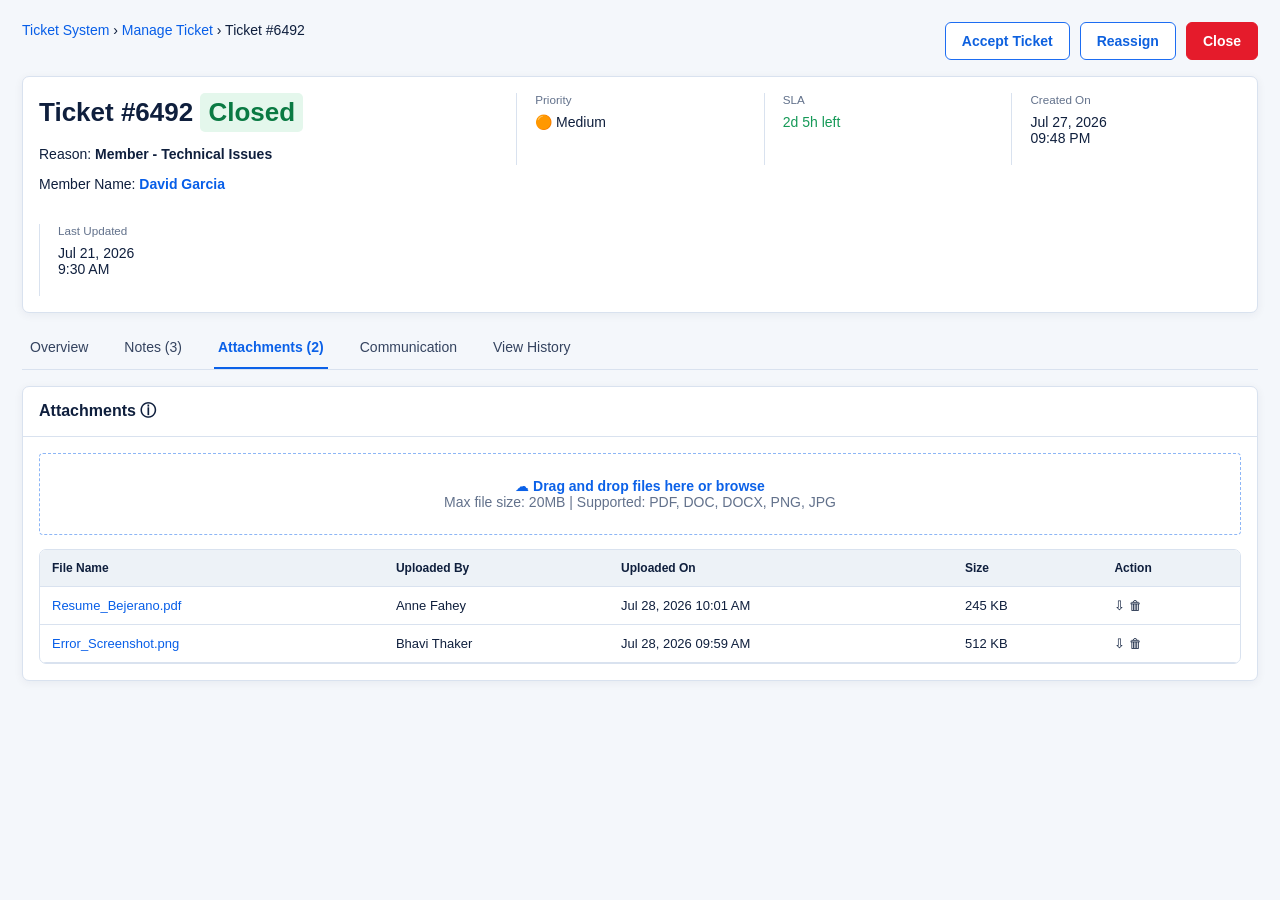
==== attachments.html @ f0337263 "Add files via upload" ====
<!DOCTYPE html>
<html><head><meta charset="utf-8"/><meta content="width=device-width,initial-scale=1" name="viewport"/><title>RangamWorks Wireframe - Attachments</title><link href="styles.css" rel="stylesheet"/></head><body><main class="content" style="max-width:1500px;margin:auto"><div class="topbar"><div><a href="index.html">Ticket System</a> › <a href="manage-request.html">Manage Ticket</a> › Ticket #6492</div><div class="actions"><button class="btn">Accept Ticket</button><button class="btn">Reassign</button><button class="btn danger">Close</button></div></div><section class="card"><div class="card-b ticket-head"><div><h1>Ticket #6492 <span class="badge green">Closed</span></h1><p>Reason: <b>Member - Technical Issues</b></p><p>Member Name: <a href="candidate-details.html"><b>David Garcia</b></a></p></div><div class="metric"><small>Priority</small>🟠 Medium</div><div class="metric"><small>SLA</small><span style="color:var(--green)">2d 5h left</span></div><div class="metric"><small>Created On</small>Jul 27, 2026<br/>09:48 PM</div><div class="metric"><small>Last Updated</small>Jul 21, 2026<br/>9:30 AM</div></div></section><div class="tabs"><a href="manage-request.html">Overview</a><a href="notes.html">Notes (3)</a><a class="active" href="attachments.html">Attachments (2)</a><a href="communication-email.html">Communication</a><a href="view-history.html">View History</a></div>
<section class="card"><div class="card-h">Attachments ⓘ</div><div class="card-b"><div class="dropzone" id="dropzone">☁ <b>Drag and drop files here or browse</b><br/><span class="muted">Max file size: 20MB | Supported: PDF, DOC, DOCX, PNG, JPG</span><input hidden="" id="fileInput" multiple="" type="file"/></div><div class="table-wrap" style="margin-top:14px"><table><thead><tr><th>File Name</th><th>Uploaded By</th><th>Uploaded On</th><th>Size</th><th>Action</th></tr></thead><tbody id="attachBody"><tr><td><a href="#">Resume_Bejerano.pdf</a></td><td>Anne Fahey</td><td>Jul 28, 2026 10:01 AM</td><td>245 KB</td><td>⇩ 🗑</td></tr><tr><td><a href="#">Error_Screenshot.png</a></td><td>Bhavi Thaker</td><td>Jul 28, 2026 09:59 AM</td><td>512 KB</td><td>⇩ 🗑</td></tr></tbody></table></div></div></section></main><script src="app.js"></script></body></html>
---- styles.css ----
:root{--blue:#1167f1;--blue2:#eaf2ff;--text:#0f1f3d;--muted:#62718b;--line:#d9e2ef;--panel:#fff;--bg:#f4f7fb;--green:#159957;--greenbg:#e4f7ec;--orange:#c97700;--orangebg:#fff2d8;--red:#e21b2d;--redbg:#ffe8eb;--shadow:0 2px 10px rgba(15,31,61,.06)}
*{box-sizing:border-box}html,body{margin:0;padding:0;font-family:Inter,Segoe UI,Arial,sans-serif;color:var(--text);background:var(--bg);font-size:14px}body{min-height:100vh}a{color:#075ee8;text-decoration:none}a:hover{text-decoration:underline}.app{display:grid;grid-template-columns:205px minmax(0,1fr);min-height:100vh}.sidebar{background:#fff;border-right:1px solid var(--line);padding:18px 14px;position:sticky;top:0;height:100vh;overflow:auto}.brand{font-size:22px;color:#1368e8;margin-bottom:20px}.brand b{color:#0c9d49}.nav h4{margin:18px 8px 8px;font-size:14px}.nav a{display:block;padding:10px 12px;border-radius:6px;color:#14213d;margin:2px 0}.nav a.active{background:#e7efff;color:#0b61e8;font-weight:700}.content{padding:22px;min-width:0}.topbar{display:flex;justify-content:space-between;align-items:flex-start;gap:16px;margin-bottom:16px}.topbar h1{margin:0 0 6px;font-size:28px}.actions{display:flex;gap:10px;align-items:center;flex-wrap:wrap}.btn{border:1px solid #1d6df2;background:#fff;color:#0e61df;border-radius:6px;padding:10px 16px;min-height:38px;cursor:pointer;font:inherit;font-weight:600;text-decoration:none;display:inline-flex;align-items:center;justify-content:center}.btn:hover{text-decoration:none;background:#f6f9ff}.btn.primary{background:#1167f1;color:#fff}.btn.danger{background:#e51b2b;color:#fff;border-color:#e51b2b}.btn.ghost-danger{color:#e51b2b;border-color:#e51b2b}.card{background:var(--panel);border:1px solid var(--line);border-radius:7px;margin-bottom:14px;box-shadow:var(--shadow);overflow:hidden}.card-h{padding:14px 16px;font-weight:700;border-bottom:1px solid var(--line);font-size:16px}.card-b{padding:16px}.kpis{display:grid;grid-template-columns:repeat(6,minmax(0,1fr));gap:10px;margin-bottom:14px}.kpi{background:#fff;border:1px solid var(--line);border-radius:7px;padding:15px;display:flex;flex-direction:column;min-height:72px}.kpi strong{font-size:20px}.muted{color:var(--muted)}.filters,.fields{display:grid;grid-template-columns:repeat(3,minmax(0,1fr));gap:12px}.filters{grid-template-columns:2fr repeat(8,minmax(0,1fr))}.field{min-width:0}.field.wide{grid-column:span 2}.field label{display:block;font-size:12px;margin-bottom:6px;color:#34435f}.field input,.field select,.field textarea,select,input,textarea{width:100%;border:1px solid #bfcde1;border-radius:5px;padding:9px 10px;background:#fff;color:#12203c;font:inherit;min-height:38px}.field textarea,textarea{min-height:94px;resize:vertical}.filters-actions,.split-actions{display:flex;justify-content:flex-end;gap:10px;margin-top:14px;align-items:center}.table-wrap{background:#fff;border:1px solid var(--line);border-radius:7px;overflow:auto}table{border-collapse:collapse;width:100%;min-width:880px}th,td{padding:11px 12px;border-bottom:1px solid var(--line);text-align:left;vertical-align:top;white-space:nowrap}th{background:#edf2f7;font-size:12px}td{font-size:13px}.footer-row{display:flex;justify-content:space-between;padding:12px 14px;gap:16px}.badge{display:inline-block;padding:4px 8px;border-radius:5px;background:#edf1f6}.badge.blue{background:#dfebff;color:#075bd5}.badge.green{background:var(--greenbg);color:#0a7a43}.badge.orange{background:var(--orangebg);color:#a35d00}.badge.red{background:var(--redbg);color:#c91829}.pill{display:inline-flex;width:28px;height:28px;border-radius:50%;background:#e6ebff;color:#3855c7;align-items:center;justify-content:center;margin-right:4px}.icon-btn,.note-actions button{border:0;background:transparent;cursor:pointer;font-size:16px;color:#075ee8;padding:6px}.danger-text{color:#e21b2d!important}.ticket-head{display:grid;grid-template-columns:2fr repeat(4,1fr);gap:18px;align-items:start}.ticket-head h1{margin:0 0 10px;font-size:26px}.metric{border-left:1px solid var(--line);padding-left:18px;display:flex;flex-direction:column;gap:8px;min-height:72px}.metric small,.summary-item small{color:var(--muted);display:block}.tabs{display:flex;gap:28px;border-bottom:1px solid var(--line);margin:8px 0 16px;padding:0 4px}.tabs a{color:#34435f;padding:12px 4px;border-bottom:2px solid transparent}.tabs a.active{color:#0b61e8;border-color:#0b61e8;font-weight:700}.grid-2{display:grid;grid-template-columns:minmax(0,1fr) 300px;gap:14px}.summary-grid{display:grid;grid-template-columns:1fr 1fr;gap:16px 28px}.summary-item{display:flex;flex-direction:column;gap:4px}.readonly{background:#f7f9fc;border:1px solid #edf1f6;border-radius:5px;padding:12px}.right-card .card-b>div{padding:9px 0;border-bottom:1px solid #edf1f6}.right-card .card-b>div:last-child{border:0}.radio-row{display:flex;gap:18px;align-items:center;min-height:38px}.radio-row label{margin:0;display:inline-flex;gap:6px;align-items:center}.radio-row input{width:auto;min-height:auto}.hidden{display:none!important}.sticky-actions{display:flex;justify-content:space-between;align-items:center;gap:16px;background:#fff;border-top:1px solid var(--line);padding:14px 0 2px;margin-top:10px}.dropzone{border:1px dashed #8db6f6;padding:24px;text-align:center;border-radius:4px;color:#0b61e8;cursor:pointer}.info{background:#edf5ff;border:1px solid #8bb6ff;border-radius:5px;padding:12px;margin-top:14px;color:#28507f}.modal-backdrop{display:none;position:fixed;inset:0;background:rgba(22,34,50,.58);z-index:1000;align-items:center;justify-content:center;padding:20px}.modal-backdrop.open{display:flex}.modal{background:#fff;border-radius:12px;width:min(650px,95vw);max-height:90vh;overflow:auto;box-shadow:0 20px 55px rgba(0,0,0,.25)}.modal-h,.modal-f{padding:16px 20px;border-bottom:1px solid var(--line);display:flex;justify-content:space-between;align-items:center}.modal-h{font-size:18px;font-weight:700}.modal-f{border-top:1px solid var(--line);border-bottom:0;justify-content:flex-end;gap:10px}.modal-b{padding:16px 20px}.modal-x{border:0;background:#f1f4f8;border-radius:7px;width:34px;height:34px;font-size:20px;cursor:pointer}.status-title{font-size:18px;font-weight:700}.status-subtitle{margin-top:5px}.status-steps{display:grid;grid-template-columns:repeat(3,1fr);gap:8px;margin-bottom:20px}.status-step{padding:12px;border-radius:7px;text-align:center;background:#e5f5ed;color:#087542;font-weight:600}.status-step.current{background:#1675e8;color:#fff}.status-timeline{position:relative;margin-left:10px}.status-event{display:grid;grid-template-columns:22px 1fr;gap:10px;padding-bottom:18px;position:relative}.status-event:before{content:"";position:absolute;left:6px;top:15px;bottom:-2px;border-left:2px solid #b8cff5}.status-event:last-child:before{display:none}.timeline-dot{width:14px;height:14px;border-radius:50%;background:#2d8cff;border:3px solid #d9e9ff;margin-top:2px;z-index:1}.status-event p{margin-bottom:0;color:#51627e}.note-cell{white-space:normal;min-width:340px}.note-actions{text-align:center}.content[style*="max-width"]{background:var(--bg)}
@media(max-width:1200px){.kpis{grid-template-columns:repeat(3,1fr)}.filters{grid-template-columns:repeat(3,1fr)}.ticket-head{grid-template-columns:2fr 1fr 1fr}.ticket-head .metric:nth-last-child(-n+2){display:none}.grid-2{grid-template-columns:1fr}.right-card{display:block}}
@media(max-width:760px){.app{grid-template-columns:1fr}.sidebar{position:static;height:auto}.content{padding:12px}.topbar{flex-direction:column}.kpis{grid-template-columns:repeat(2,1fr)}.filters,.fields,.summary-grid{grid-template-columns:1fr}.field.wide{grid-column:auto}.ticket-head{grid-template-columns:1fr}.metric{border-left:0;border-top:1px solid var(--line);padding:10px 0}.tabs{gap:14px;overflow:auto}.status-steps{grid-template-columns:1fr}.footer-row{flex-direction:column}.sticky-actions{flex-direction:column;align-items:stretch}.actions{width:100%}.actions .btn{flex:1}}


.candidate-search-field{grid-column:span 2}
.sort-head{border:0;background:transparent;color:inherit;font:inherit;font-weight:700;padding:0;display:inline-flex;align-items:center;gap:5px;cursor:pointer;white-space:nowrap}
.sort-head span{color:#6b7a91;font-size:12px}
.sort-head:focus-visible{outline:2px solid #1167f1;outline-offset:3px;border-radius:2px}


.request-filter-layout{grid-template-columns:2fr repeat(6,minmax(0,1fr))}
.request-filter-layout .candidate-search-field{grid-column:auto}
.request-filter-layout .date-row-start{grid-column:1}
@media(max-width:1200px){
  .request-filter-layout{grid-template-columns:repeat(3,minmax(0,1fr))}
  .request-filter-layout .candidate-search-field{grid-column:span 2}
  .request-filter-layout .date-row-start{grid-column:auto}
}
@media(max-width:760px){
  .request-filter-layout{grid-template-columns:1fr}
  .request-filter-layout .candidate-search-field{grid-column:auto}
}


/* Request List ticket summary tiles */
.kpis .kpi{position:relative;overflow:hidden;border-top:4px solid transparent}
.kpis .kpi:nth-child(1){background:#eef5ff;border-top-color:#2f73da}
.kpis .kpi:nth-child(2){background:#eef8ff;border-top-color:#2585bd}
.kpis .kpi:nth-child(3){background:#fff7e8;border-top-color:#d99019}
.kpis .kpi:nth-child(4){background:#f4f1ff;border-top-color:#7967c8}
.kpis .kpi:nth-child(5){background:#edf9f2;border-top-color:#27945a}
.kpis .kpi:nth-child(6){background:#fff0f1;border-top-color:#cf4c57}
.kpis .kpi strong{margin-bottom:3px}

/* Manage Request slide-in action drawers */
.ticket-head{grid-template-columns:2fr repeat(5,minmax(0,1fr))}
.drawer-backdrop{position:fixed;inset:0;background:rgba(15,31,61,.35);z-index:1090;opacity:0;visibility:hidden;transition:opacity .2s ease,visibility .2s ease}
.drawer-backdrop.open{opacity:1;visibility:visible}
.action-drawer{position:fixed;top:0;right:0;width:min(430px,94vw);height:100%;background:#fff;z-index:1100;box-shadow:-12px 0 35px rgba(15,31,61,.18);transform:translateX(102%);transition:transform .24s ease;display:flex;flex-direction:column}
.action-drawer.open{transform:translateX(0)}
.drawer-head{display:flex;justify-content:space-between;gap:16px;align-items:flex-start;padding:20px;border-bottom:1px solid var(--line)}
.drawer-head h2{margin:0 0 5px;font-size:21px}.drawer-head p{margin:0}
.drawer-close{border:0;background:#f1f4f8;border-radius:7px;width:36px;height:36px;font-size:22px;cursor:pointer;flex:0 0 auto}
.drawer-body{padding:20px;display:grid;gap:18px;overflow:auto;flex:1}
.drawer-footer{display:flex;justify-content:flex-end;gap:10px;padding:16px 20px;border-top:1px solid var(--line);background:#fff}
.action-drawer input[readonly]{background:#f4f7fb;color:#53627a}
@media(max-width:1200px){.ticket-head{grid-template-columns:2fr 1fr 1fr}.ticket-head .metric:nth-last-child(-n+3){display:none}}
@media(max-width:760px){.ticket-head{grid-template-columns:1fr}.ticket-head .metric{display:flex!important}}
@media(prefers-reduced-motion:reduce){.action-drawer,.drawer-backdrop{transition:none}}

/* Ticket Summary two-column arrangement */
.ticket-summary-grid{grid-template-columns:1fr 1fr;align-items:start;gap:20px 36px}
.summary-column{display:grid;gap:16px}
.summary-readonly{padding:9px 10px;min-height:38px;background:#f7f9fc;color:#12203c;font-weight:700}
@media(max-width:760px){.ticket-summary-grid{grid-template-columns:1fr}}

.notify-check-label{display:inline-flex;align-items:center;gap:8px;cursor:pointer;margin-top:10px}
.notify-check-label .small-checkbox{width:16px;height:16px;min-height:0;padding:0;margin:0;flex:0 0 16px}

/* Ticket List: five summary tiles after removing Overdue */
.kpis{grid-template-columns:repeat(5,minmax(0,1fr))}
@media(max-width:1200px){.kpis{grid-template-columns:repeat(3,1fr)}}
@media(max-width:760px){.kpis{grid-template-columns:repeat(2,1fr)}}


/* Create Ticket page based on Contact Us reference */
.create-ticket-content{padding-top:0}
.environment-banner{max-width:1250px;margin:0 auto 10px;background:#ff676d;color:#111;text-align:center;font-size:16px;font-weight:700;padding:5px 12px;border-radius:4px}
.utility-bar{height:68px;background:#fff;box-shadow:0 4px 16px rgba(15,31,61,.08);display:flex;align-items:center;justify-content:space-between;padding:0 18px;margin-bottom:14px}
.utility-menu{border:0;background:transparent;font-size:23px;color:#24425a;cursor:pointer}
.utility-icons{font-weight:600;color:#111}
.contact-form-shell{background:#fff0;border:0;max-width:930px;padding:0 2px}
.contact-form-shell h1{font-size:26px;margin:0 0 15px}
.contact-intro{font-size:17px;margin:0 0 14px}
.required-note{margin:0 0 14px;color:#26364f}.required-note span,.contact-field label span,.preferred-communication legend span{color:#e31f32}
.contact-grid{display:grid;grid-template-columns:1fr 1fr;gap:22px 24px}
.contact-field label,.preferred-communication legend{display:block;font-size:16px;color:#455474;margin-bottom:8px}
.contact-field input,.contact-field select,.contact-field textarea{font-size:17px;min-height:40px;border:1px solid #174cff;border-radius:4px;background:#fff;color:#111;padding:8px 12px}
.contact-field textarea{min-height:100px}
.full-width{grid-column:1 / -1}
.preferred-communication{grid-column:1 / -1;border:0;margin:0;padding:0}
.preferred-communication label{display:inline-flex;align-items:center;gap:6px;font-size:17px;margin-right:20px;color:#111}
.preferred-communication input[type="radio"]{width:19px;height:19px;min-height:0;margin:0;accent-color:#176cf1}
.submit-ticket-btn{margin-top:22px;font-size:16px}
.status-step:not(.done):not(.current){background:#f1f4f8;color:#6d7890}
@media(max-width:760px){.contact-grid{grid-template-columns:1fr}.full-width,.preferred-communication{grid-column:auto}.utility-icons{font-size:12px}}


/* Manage Ticket latest layout */
.ticket-head{grid-template-columns:2fr repeat(3,minmax(0,1fr))}
.manage-section-grid{
  display:grid;
  grid-template-columns:minmax(0,1fr) 300px;
  grid-template-areas:
    "summary member"
    "working communicationHistory"
    "notes recent"
    "communication .";
  gap:14px;
  align-items:stretch;
}
.manage-main-card,.manage-side-card{margin-bottom:0;height:100%}
.manage-main-card.summary-row{grid-area:summary}
.manage-side-card.summary-row{grid-area:member}
.manage-main-card.working-row{grid-area:working}
.manage-side-card.working-row{grid-area:communicationHistory}
.manage-main-card.notes-row{grid-area:notes}
.manage-side-card.notes-row{grid-area:recent}
.manage-main-card.communication-row{grid-area:communication}
.manage-side-spacer.communication-row{grid-area:auto}
.email-readonly{background:#f7f9fc!important;color:#53627a}
@media(max-width:1200px){
  .ticket-head{grid-template-columns:2fr repeat(3,minmax(0,1fr))}
  .ticket-head .metric{display:flex!important}
  .manage-section-grid{
    grid-template-columns:1fr;
    grid-template-areas:
      "summary"
      "member"
      "working"
      "communicationHistory"
      "notes"
      "recent"
      "communication";
  }
}
@media(max-width:760px){.ticket-head{grid-template-columns:1fr}}


/* Accept Ticket state and Communication Email folders */
.btn:disabled,.btn[aria-disabled="true"]{cursor:not-allowed;opacity:.58;background:#eef2f7;color:#66758b;border-color:#cbd5e1}
.email-subtabs{display:flex;gap:8px;margin:2px 0 14px;border-bottom:1px solid var(--line);padding-bottom:0}
.email-folder-tab{border:0;background:transparent;color:#42516b;font:inherit;font-weight:700;padding:10px 14px;border-bottom:3px solid transparent;cursor:pointer}
.email-folder-tab.active{color:#0b61e8;border-bottom-color:#0b61e8}
.email-folder-tab:focus-visible{outline:2px solid #1167f1;outline-offset:2px}
.email-folder-help{color:var(--muted);margin-bottom:12px}


/* View History header alignment */
body.view-history-page .ticket-head{grid-template-columns:2fr repeat(3,minmax(0,1fr));align-items:start}
@media(max-width:1200px){body.view-history-page .ticket-head{grid-template-columns:2fr repeat(3,minmax(0,1fr))}}
@media(max-width:760px){body.view-history-page .ticket-head{grid-template-columns:1fr}}


.email-subtabs-under-email{margin-top:-4px;margin-bottom:14px;padding-left:4px}


/* Communication history detail popup */
.communication-detail-modal{width:min(720px,95vw)}
.communication-detail-grid{display:grid;grid-template-columns:1fr 1fr;gap:16px 24px;margin-bottom:18px}
.communication-detail-grid>div{display:flex;flex-direction:column;gap:5px}
.communication-message-box{background:#f7f9fc;border:1px solid var(--line);border-radius:6px;padding:14px;min-height:120px}
.communication-message-box p{white-space:pre-wrap;line-height:1.55;margin:8px 0 0}
@media(max-width:700px){.communication-detail-grid{grid-template-columns:1fr}}
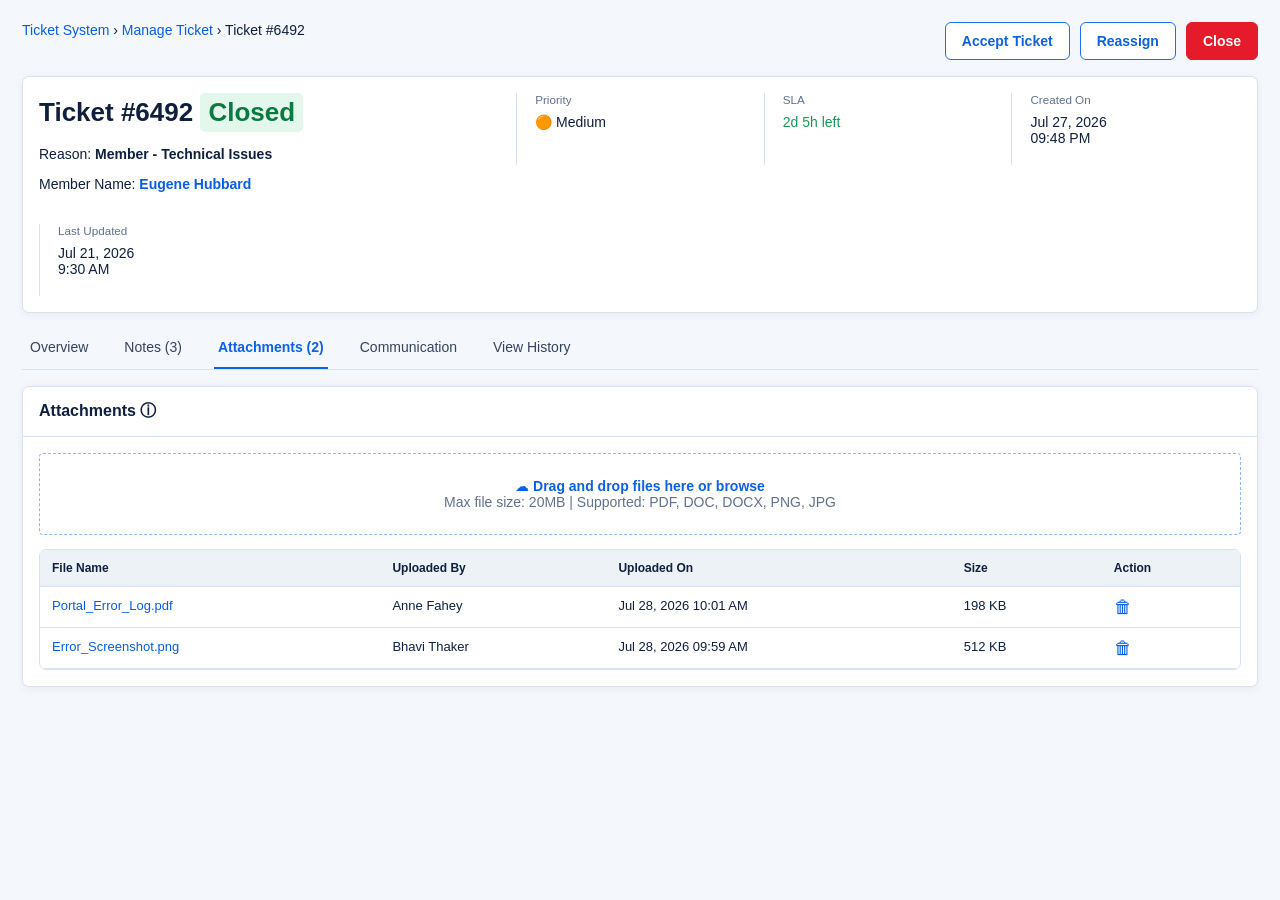
==== commit a07fc3d8: "Add files via upload" ====
--- a/attachments.html
+++ b/attachments.html
@@ -1,3 +1,3 @@
 <!DOCTYPE html>
-<html><head><meta charset="utf-8"/><meta content="width=device-width,initial-scale=1" name="viewport"/><title>RangamWorks Wireframe - Attachments</title><link href="styles.css" rel="stylesheet"/></head><body><main class="content" style="max-width:1500px;margin:auto"><div class="topbar"><div><a href="index.html">Ticket System</a> › <a href="manage-request.html">Manage Ticket</a> › Ticket #6492</div><div class="actions"><button class="btn">Accept Ticket</button><button class="btn">Reassign</button><button class="btn danger">Close</button></div></div><section class="card"><div class="card-b ticket-head"><div><h1>Ticket #6492 <span class="badge green">Closed</span></h1><p>Reason: <b>Member - Technical Issues</b></p><p>Member Name: <a href="candidate-details.html"><b>David Garcia</b></a></p></div><div class="metric"><small>Priority</small>🟠 Medium</div><div class="metric"><small>SLA</small><span style="color:var(--green)">2d 5h left</span></div><div class="metric"><small>Created On</small>Jul 27, 2026<br/>09:48 PM</div><div class="metric"><small>Last Updated</small>Jul 21, 2026<br/>9:30 AM</div></div></section><div class="tabs"><a href="manage-request.html">Overview</a><a href="notes.html">Notes (3)</a><a class="active" href="attachments.html">Attachments (2)</a><a href="communication-email.html">Communication</a><a href="view-history.html">View History</a></div>
-<section class="card"><div class="card-h">Attachments ⓘ</div><div class="card-b"><div class="dropzone" id="dropzone">☁ <b>Drag and drop files here or browse</b><br/><span class="muted">Max file size: 20MB | Supported: PDF, DOC, DOCX, PNG, JPG</span><input hidden="" id="fileInput" multiple="" type="file"/></div><div class="table-wrap" style="margin-top:14px"><table><thead><tr><th>File Name</th><th>Uploaded By</th><th>Uploaded On</th><th>Size</th><th>Action</th></tr></thead><tbody id="attachBody"><tr><td><a href="#">Resume_Bejerano.pdf</a></td><td>Anne Fahey</td><td>Jul 28, 2026 10:01 AM</td><td>245 KB</td><td>⇩ 🗑</td></tr><tr><td><a href="#">Error_Screenshot.png</a></td><td>Bhavi Thaker</td><td>Jul 28, 2026 09:59 AM</td><td>512 KB</td><td>⇩ 🗑</td></tr></tbody></table></div></div></section></main><script src="app.js"></script></body></html>
+<html><head><meta charset="utf-8"/><meta content="width=device-width,initial-scale=1" name="viewport"/><title>RangamWorks Wireframe - Attachments</title><link href="styles.css" rel="stylesheet"/></head><body><main class="content" style="max-width:1500px;margin:auto"><div class="topbar"><div><a href="index.html">Ticket System</a> › <a href="manage-request.html">Manage Ticket</a> › Ticket #6492</div><div class="actions"><button class="btn">Accept Ticket</button><button class="btn">Reassign</button><button class="btn danger">Close</button></div></div><section class="card"><div class="card-b ticket-head"><div><h1>Ticket #6492 <span class="badge green">Closed</span></h1><p>Reason: <b>Member - Technical Issues</b></p><p>Member Name: <a href="candidate-details.html"><b>Eugene Hubbard</b></a></p></div><div class="metric"><small>Priority</small>🟠 Medium</div><div class="metric"><small>SLA</small><span style="color:var(--green)">2d 5h left</span></div><div class="metric"><small>Created On</small>Jul 27, 2026<br/>09:48 PM</div><div class="metric"><small>Last Updated</small>Jul 21, 2026<br/>9:30 AM</div></div></section><div class="tabs"><a href="manage-request.html">Overview</a><a href="notes.html">Notes (3)</a><a class="active" href="attachments.html">Attachments (2)</a><a href="communication-email.html">Communication</a><a href="view-history.html">View History</a></div>
+<section class="card"><div class="card-h">Attachments ⓘ</div><div class="card-b"><div class="dropzone" id="dropzone">☁ <b>Drag and drop files here or browse</b><br/><span class="muted">Max file size: 20MB | Supported: PDF, DOC, DOCX, PNG, JPG</span><input hidden="" id="fileInput" multiple="" type="file"/></div><div class="table-wrap" style="margin-top:14px"><table><thead><tr><th>File Name</th><th>Uploaded By</th><th>Uploaded On</th><th>Size</th><th>Action</th></tr></thead><tbody id="attachBody"><tr><td><a href="#">Portal_Error_Log.pdf</a></td><td>Anne Fahey</td><td>Jul 28, 2026 10:01 AM</td><td>198 KB</td><td><a href="#" class="delete-attachment-link" aria-label="Delete Portal_Error_Log.pdf" title="Delete attachment">🗑</a></td></tr><tr><td><a href="#">Error_Screenshot.png</a></td><td>Bhavi Thaker</td><td>Jul 28, 2026 09:59 AM</td><td>512 KB</td><td><a href="#" class="delete-attachment-link" aria-label="Delete Error_Screenshot.png" title="Delete attachment">🗑</a></td></tr></tbody></table></div></div></section></main><script src="app.js"></script></body></html>
--- a/styles.css
+++ b/styles.css
@@ -154,3 +154,41 @@
 .communication-message-box{background:#f7f9fc;border:1px solid var(--line);border-radius:6px;padding:14px;min-height:120px}
 .communication-message-box p{white-space:pre-wrap;line-height:1.55;margin:8px 0 0}
 @media(max-width:700px){.communication-detail-grid{grid-template-columns:1fr}}
+
+
+.app-toast{
+  position:fixed;
+  left:50%;
+  bottom:24px;
+  transform:translate(-50%,18px);
+  z-index:5000;
+  max-width:min(620px,calc(100vw - 32px));
+  padding:12px 18px;
+  border-radius:8px;
+  color:#fff;
+  font-weight:600;
+  box-shadow:0 8px 24px rgba(0,0,0,.18);
+  opacity:0;
+  pointer-events:none;
+  transition:opacity .2s ease,transform .2s ease;
+}
+.app-toast.success{background:#177245;}
+.app-toast.error{background:#b42318;}
+.app-toast.show{opacity:1;transform:translate(-50%,0);}
+.delete-attachment-link{
+  display:inline-flex;
+  align-items:center;
+  justify-content:center;
+  text-decoration:none;
+  font-size:18px;
+  line-height:1;
+}
+
+
+/* Ticketing flow: improve visibility of all eye/view icons. */
+.history-eye,
+.communication-view-btn{
+  font-size:20px;
+  font-weight:600;
+  line-height:1;
+}
